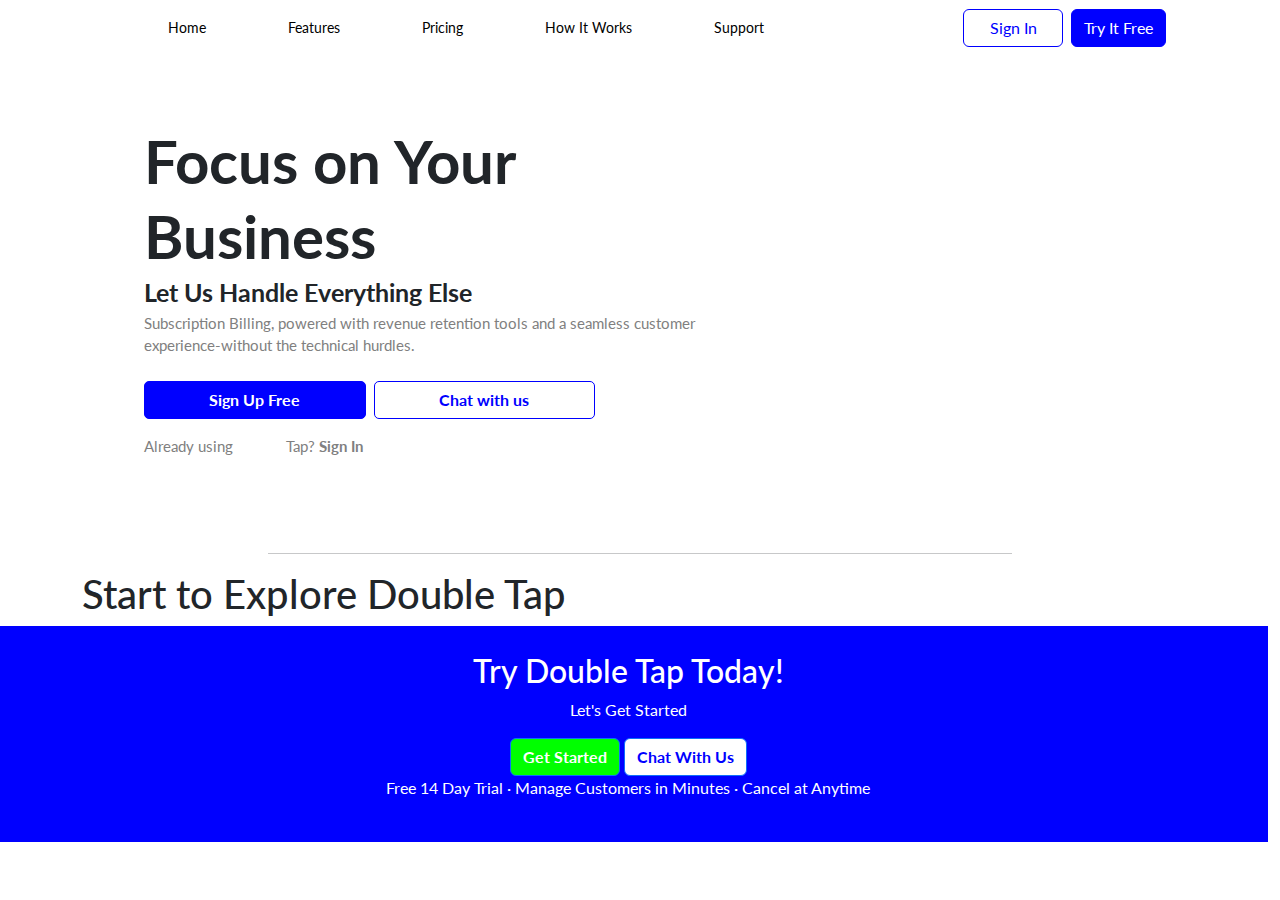
==== index.html @ d62cdf23 "Updates to footer, sign-in form, and sign-up form" ====
<!DOCTYPE html>
<html lang="en">
    <head>
        <meta charset="UTF-8">
        <meta name="viewport" content="width=device-width, initial-scale=1.0">
        <meta http-equiv="X-UA-Compatible" content="ie=edge">
        <meta name="Description" content="Enter your description here"/>
        <link rel="stylesheet" href="https://cdnjs.cloudflare.com/ajax/libs/twitter-bootstrap/5.0.1/css/bootstrap.min.css">
        <link rel="stylesheet" href="https://cdnjs.cloudflare.com/ajax/libs/font-awesome/5.15.3/css/all.min.css">
        <script src="https://cdnjs.cloudflare.com/ajax/libs/popper.js/2.9.2/umd/popper.min.js"></script>
        <script src="https://cdnjs.cloudflare.com/ajax/libs/twitter-bootstrap/5.0.1/js/bootstrap.min.js"></script>
        <link rel="preconnect" href="https://fonts.googleapis.com">
        <link rel="preconnect" href="https://fonts.gstatic.com" crossorigin>
        <link href="https://fonts.googleapis.com/css2?family=Lato&display=swap" rel="stylesheet">
        <link rel="stylesheet" href="css/styles.css">
        <title>Double Tap | Home</title>
    </head>
    <body>
        <!-- Nav Bar -->
        <div class="container">
            <nav class="navbar navbar-expand-lg navbar-light bg-white">
                <div class="container-fluid">
                    <a href="index.html" class="navbar-brand">
                        <img src="img/Main/Logo-1.png" alt="" width="55%" height="auto">
                    </a>
                    <button class="navbar-toggler" type="button" data-bs-toggle="collapse" data-bs-target="#navbarSupportedContent" aria-controls="navbarSupportedContent" aria-expanded="false" aria-label="Toggle navigation">
                        <span class="navbar-toggler-icon"></span>
                    </button>
                    <div class="collapse navbar-collapse" id="navbarSupportedContent">
                        <ul class="navbar-nav mb-2 mb-lg-0 d-flex justify-content-evenly" id="nav-ul">
                            <li class="nav-item px-3">
                                <a href="index.html" class="nav-link">Home</a>
                            </li>
                            <li class="nav-item px-3">
                                <a href="#" class="nav-link">Features</a>
                            </li>
                            <li class="nav-item px-3">
                                <a href="#" class="nav-link">Pricing</a>
                            </li>
                            <li class="nav-item px-3">
                                <a href="howItWorks.html" class="nav-link">How It Works</a>
                            </li>
                            <li class="nav-item px-3">
                                <a href="#" class="nav-link">Support</a>
                            </li>
                        </ul>
                        <form action="" class="container-fluid align-self-center d-flex justify-content-end" id="double-button">
                            <a href="signIn.html"><button class="btn btn-outline-success me-2" id="sign-in-btn" type="button">Sign In</button></a>
                            <a href="signUp.html"><button class="btn btn-outline-success me-2" type="button" id="try-it-btn">Try It Free</button></a>
                        </form>
                    </div>                    
                </div>
            </nav>
        </div>
        <div class="container mb-5" id="second-header">
            <div class="row mt-0">
                <div class="col-12 col-md-6 ps-1" id="focus-panel">
                    <p id="focus">Focus on Your Business</p>
                    <p id="let-us">Let Us Handle Everything Else</p>
                    <p id="subscription">Subscription Billing, powered with revenue retention tools and a seamless customer experience-without the technical hurdles.</p>
                    <div>
                        <form action="" class="container-fluid align-self-center d-flex justify-content-start mt-4 mb-3 ps-0" id="panel-double-button">
                            <a href="signUp.html" class="btn btn-outline-success me-2" id="panel-sign-up" role="button">Sign Up Free</a>
                            <!-- <button class="btn btn-outline-success me-2" id="panel-sign-up" type="button">Sign Up Free</button> -->
                            <button class="btn btn-outline-success me-2" type="button" id="chat">Chat with us</button>
                        </form>
                    </div>
                    <p id="subscription">Already using <span>Double</span>Tap? <a href="signIn.html">Sign In</a></p>
                    <div class="row d-flex justify-content-xl-evenly mt-4" id="pic-panel">
                        <div class="col-3 px-4"><img src="img/Main/Free -2.png" alt=""></div>
                        <div class="col-1" id="blue-ell"><img src="img/Main/Ellipse 13.png" alt=""></div>
                        <div class="col-4 px-0"><img src="img/Main/Manage Customers in Minutes-4.png" alt=""></div>
                        <div class="col-1" id="blue-ell"><img src="img/Main/Ellipse 13.png" alt=""></div>
                        <div class="col-3 px-4"><img src="img/Main/Cancel at Anytime-2.png" alt=""></div>
                    </div>
                </div>
                <div class="col-12 col-md-6 mt-4 ps-5">
                    <img class="img-fluid" src="/img/Main/Header-Side.png" alt="">
                </div>
            </div>
        </div>
        <div class="container" id="custom-container">
            <hr>
        </div>
        <div class="container">
            <div class="text-box">
                <h1>Start to Explore Double Tap</h1>
            </div>
        </div>

        <!--Footer-->
        <div class="row footer">
            <div class="col-6 offset-3" id="footer-contents">
                <div class="d-flex justify-content-center" id="try-double-tap">
                    <h2>Try Double Tap Today!</h2>
                </div>
                <div class="d-flex justify-content-center">
                    <p>Let's Get Started</p>
                </div>
                <div class="d-flex gap-2 d-md-block footer-buttons text-center">
                    <button class="btn btn-primary green-btn" type="button"><b> Get Started </b></button>
                    <button class="btn btn-primary white-btn" type="button"><span class="icon"></span><b>Chat With Us</b></button>
                </div>
                <div class="d-flex justify-content-center">
                    <p>Free 14 Day Trial  &#183;  Manage Customers in Minutes  &#183;  Cancel at Anytime
                    </p>
                </div>
            </div>
        </div>
    </body>
</html>
---- css/styles.css ----
body{
    font-family: 'Lato', sans-serif;
}

/* Nav Bar */
#sign-in-btn{
    background-color: white;
    color: blue;
    border: blue solid 1px;
    width: 100px;
}

#try-it-btn{
    color: white;
    border: blue solid 1px;
    background-color: blue;
}

#nav-ul{
    font-size: 85%;
    width: 100%;
}

#nav-ul li>a{
    color: black;
}

#double-button{
    width: 50%;
}

/* Nav Header (Text and Picture) */
#second-header{
    margin-right: 0;
}

#focus-panel{
    padding: 6% 0 0 75px;
}

#focus-panel span{
    font-weight: bold;
}

#focus-panel p>a{
    text-decoration: none;
    font-weight: bold;
    color: grey;
}

#focus{
    font-size: 60px;
    font-weight: bold;
    margin-bottom: 0;
    padding-bottom: 0;
    line-height: 1.25;
}

#let-us{
    font-size: 25px;
    font-weight: bold;
    margin-bottom: 0;
    padding-bottom: 0;
}

#subscription{
    font-size: 15px;
    margin-bottom: 0;
    padding-bottom: 0;
    color: grey;
}

#panel-sign-up{
    color: white;
    border: blue solid 1px;
    background-color: blue;
    border-radius: 5px;
    width: 40%;
    height: auto;
    font-weight: bold;
}

#chat{
    background-color: white;
    color: blue;
    border: blue solid 1px;
    border-radius: 5px;
    width: 40%;
    font-weight: bold;
    padding: 0;
    text-align: center;
}

#pic-panel img{
    width: 100%;
}

#blue-ell{
    width: 32px;
}

/* Grey Line under header */
#custom-container{
    width: 60%;
}


.footer {
    display: flex;
    background-color: blue;
    width: 100%;
    height: auto;
    padding: 2%;
    color: white;
    justify-items: center
}

.footer-contents{
    display: flex;
    flex-direction:column;
    flex-flow: column;
    align-items: center;
    position: relative;
}

.footer-contents>h2{
    text-align: center;
    display: flex;
}

span{
    color: white;
    font-size: 100%;
}

.green-btn{
    background-color: lime;
}

.white-btn{
    background-color: white;
    color: blue;
}

.icon {
    background-image: url("img/Main/icons8-chat-bubble-32.png") no-repeat;
    height: 12px;
    width: 12px;
}
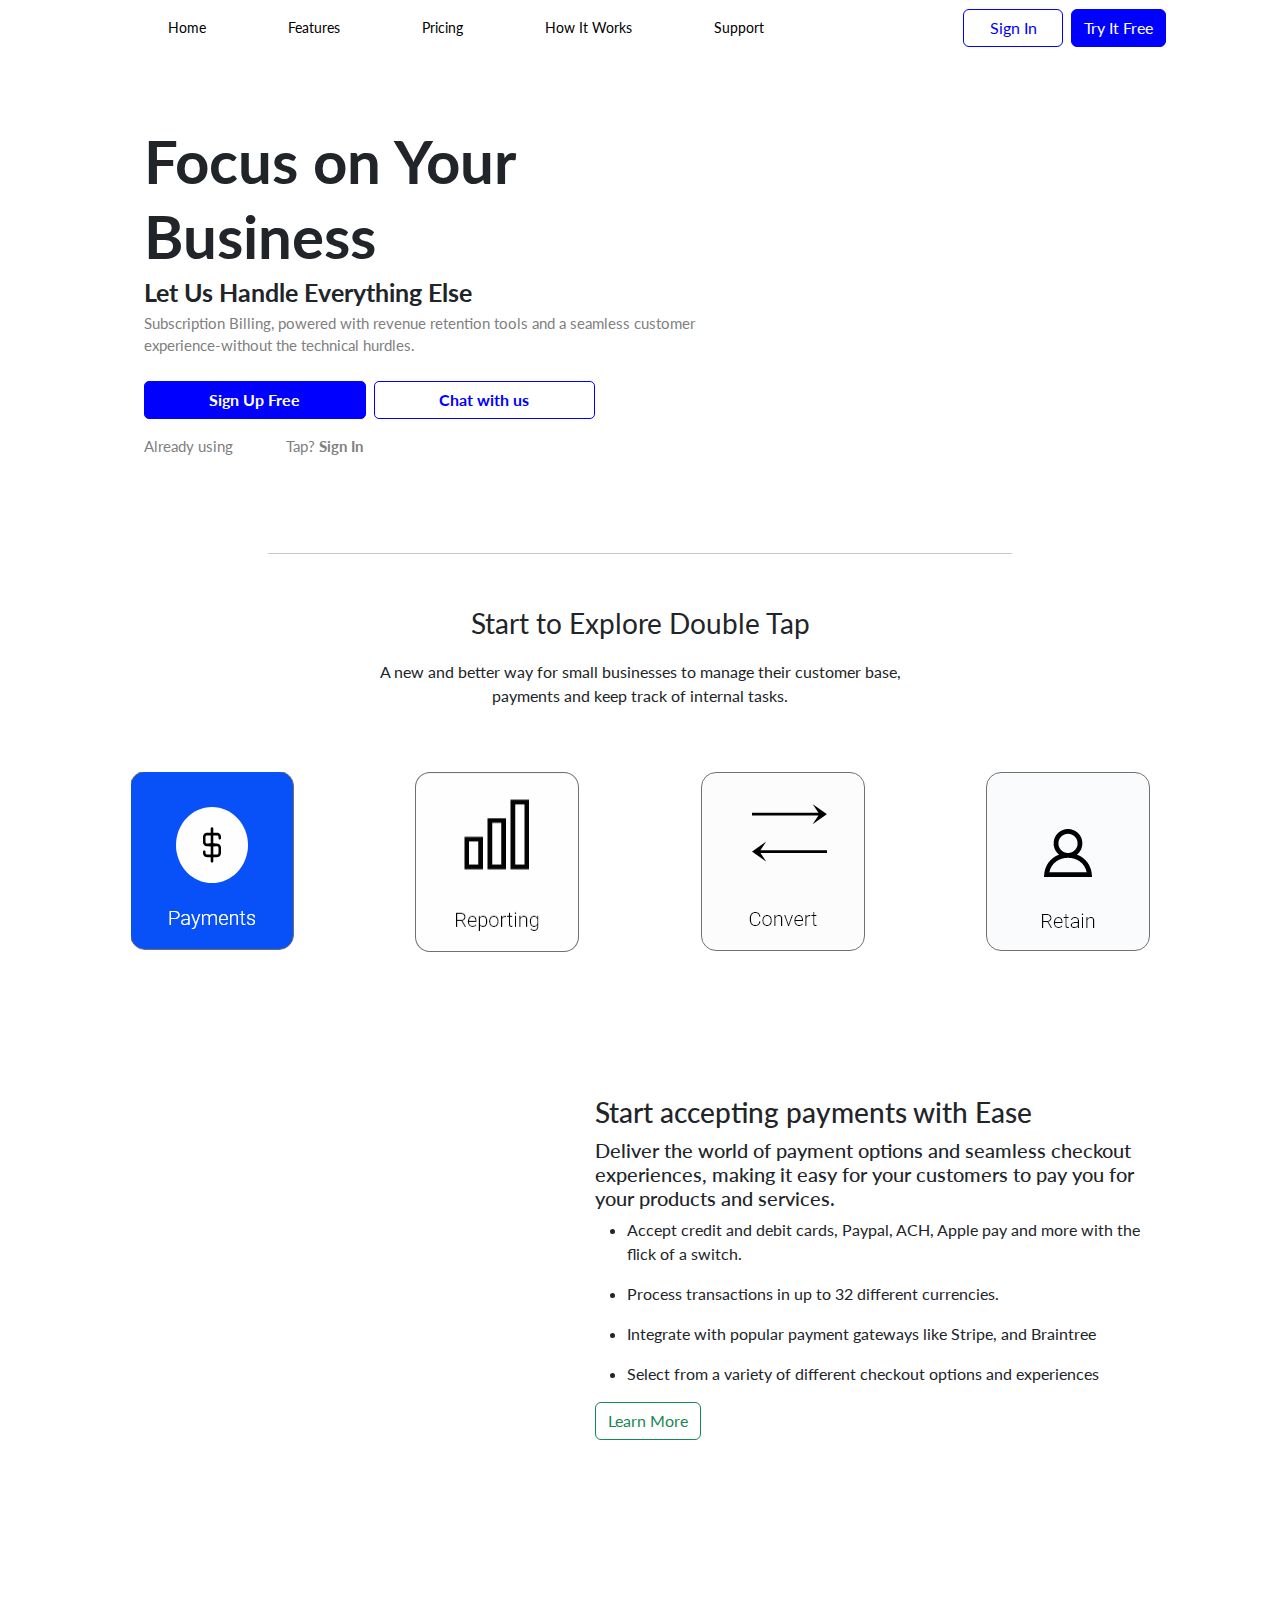
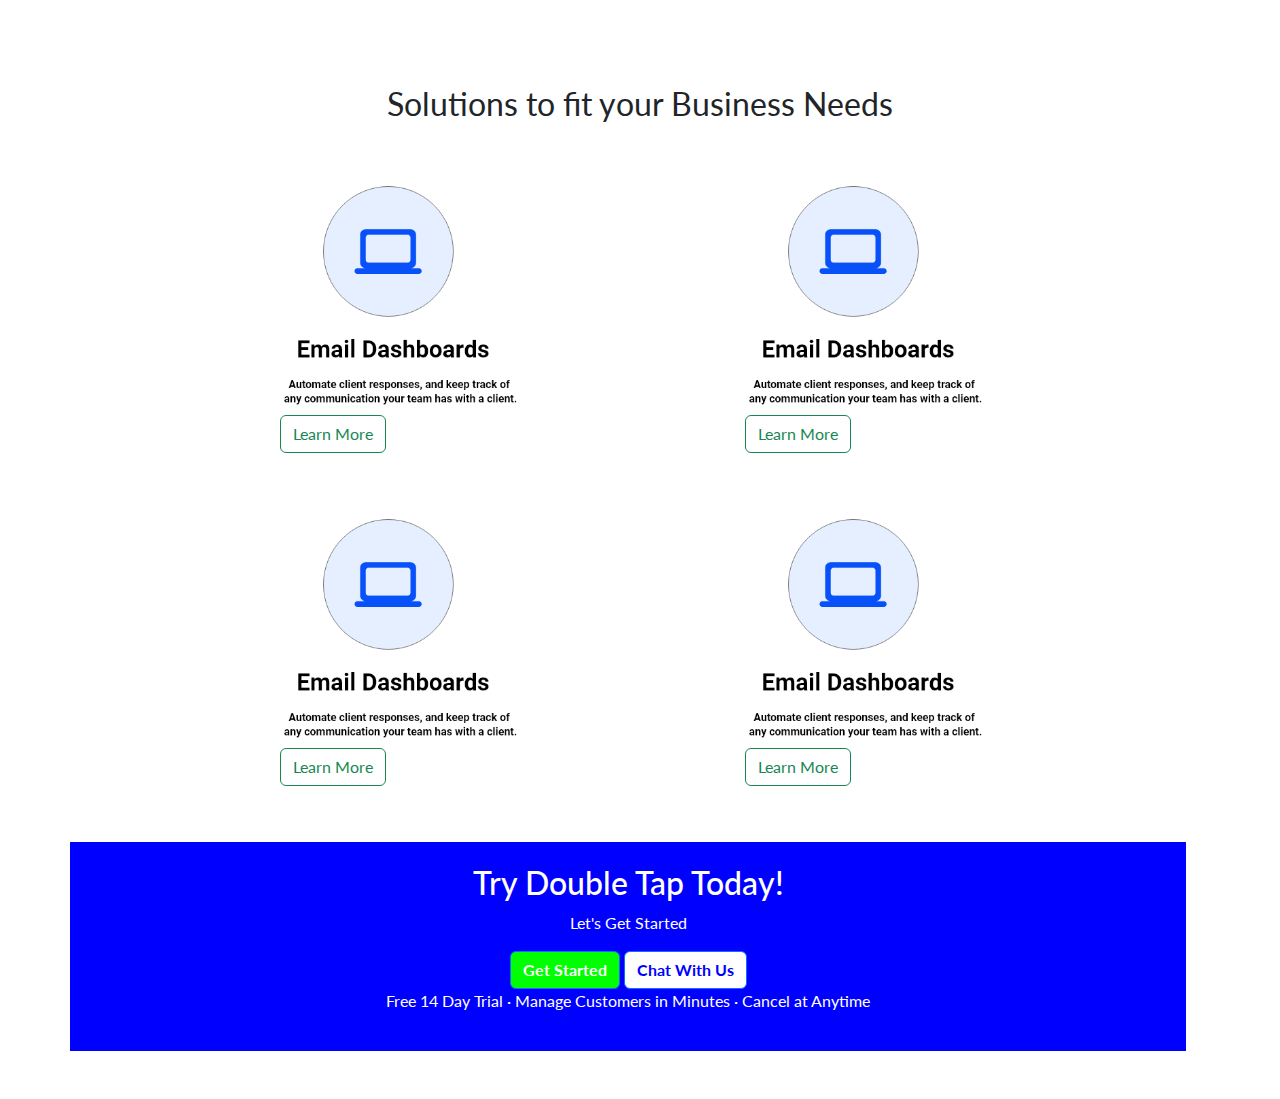
==== commit 8bd1dfca: "Merge branch 'main' into footer" ====
--- a/index.html
+++ b/index.html
@@ -52,6 +52,7 @@
                 </div>
             </nav>
         </div>
+        <!-- Second header for full pages -->
         <div class="container mb-5" id="second-header">
             <div class="row mt-0">
                 <div class="col-12 col-md-6 ps-1" id="focus-panel">
@@ -61,12 +62,11 @@
                     <div>
                         <form action="" class="container-fluid align-self-center d-flex justify-content-start mt-4 mb-3 ps-0" id="panel-double-button">
                             <a href="signUp.html" class="btn btn-outline-success me-2" id="panel-sign-up" role="button">Sign Up Free</a>
-                            <!-- <button class="btn btn-outline-success me-2" id="panel-sign-up" type="button">Sign Up Free</button> -->
                             <button class="btn btn-outline-success me-2" type="button" id="chat">Chat with us</button>
                         </form>
                     </div>
                     <p id="subscription">Already using <span>Double</span>Tap? <a href="signIn.html">Sign In</a></p>
-                    <div class="row d-flex justify-content-xl-evenly mt-4" id="pic-panel">
+                    <div class="row d-flex justify-content-evenly mt-4" id="pic-panel">
                         <div class="col-3 px-4"><img src="img/Main/Free -2.png" alt=""></div>
                         <div class="col-1" id="blue-ell"><img src="img/Main/Ellipse 13.png" alt=""></div>
                         <div class="col-4 px-0"><img src="img/Main/Manage Customers in Minutes-4.png" alt=""></div>
@@ -74,17 +74,94 @@
                         <div class="col-3 px-4"><img src="img/Main/Cancel at Anytime-2.png" alt=""></div>
                     </div>
                 </div>
-                <div class="col-12 col-md-6 mt-4 ps-5">
-                    <img class="img-fluid" src="/img/Main/Header-Side.png" alt="">
+                <div class="col-12 col-md-6 col-lg-5 mt-4">
+                    <img class="img-fluid" id="side-header" src="img/Main/Header-Side.png" alt="">
                 </div>
             </div>
         </div>
+        <!-- Line for separating header and main -->
         <div class="container" id="custom-container">
             <hr>
         </div>
-        <div class="container">
-            <div class="text-box">
-                <h1>Start to Explore Double Tap</h1>
+        <!-- First Section -->
+        <div class="container my-5">
+            <div class="row">
+                <div class="col-md-6 offset-3">
+                    <p class="text-wrap fs-3 text-center">Start to Explore Double Tap</p>
+                    <p class="text-wrap fs-6 text-center">A new and better way for small businesses to manage their customer base, payments and keep track of internal tasks.</p>
+                </div>
+            </div>
+        </div>
+        <div class="container my-5">
+            <div class="row mt-4 pb-5">
+                <div class="col-12 col-md-3 d-flex justify-content-center">
+                    <img src="img/Main/payments-main.PNG" alt="" class="img-fluid">
+                </div>
+                <div class="col-12 col-md-3 d-flex justify-content-center">
+                    <img src="img/Main/reporting-main.png" alt="" class="img-fluid">
+                </div>
+                <div class="col-12 col-md-3 d-flex justify-content-center">
+                    <img src="img/Main/convert-main.png" alt="" class="img-fluid">
+                </div>
+                <div class="col-12 col-md-3 d-flex justify-content-center">
+                    <img src="img/Main/retain-main.PNG" alt="" class="img-fluid">
+                </div>
+        </div>
+        <!-- First box -->
+        <div class="container my-5 pb-5">
+            <div class="row my-5" id="credit-container">
+                <div class="col-5 align-self-center" id="credit-panel">
+                    <img class="img-fluid" src="img/Main/credit-card-picture.png" alt="" id="credit-card">
+                </div>
+                <div class="col-7 p-5" id="start-payment">
+                    <h3>Start accepting payments with Ease</h3>
+                    <h5>Deliver the world of payment options and seamless checkout experiences, making it easy for your customers to pay you for your products and services.</h5>
+                    <ul id="start-payment-ul">
+                        <li>
+                            <p>Accept credit and debit cards, Paypal, ACH, Apple pay and more with the flick of a switch.</p>
+                        </li>
+                        <li>
+                            <p>Process transactions in up to 32 different currencies.</p>
+                        </li>
+                        <li>
+                            <p>Integrate with popular payment gateways like Stripe, and Braintree</p>
+                        </li>
+                        <li>
+                            <p>Select from a variety of different checkout options and experiences</p>
+                        </li>
+                    </ul>
+                    <button class="btn btn-outline-success me-2" type="button" id="learn-more">Learn More</button>
+                </div>
+            </div>
+        </div>
+        <!-- For spacing -->
+        <div class="container my-5">
+
+        </div>
+        <!-- Final section before footer -->
+        <div class="container pt-5">
+            <p class="fs-2 text-center mb-5">Solutions to fit your Business Needs</p>
+        </div>
+        <div class="container mb-5" id="solutions">
+            <div class="row justify-content-center mb-5">
+                <div class="col-12 col-md-3">
+                    <img class="img-fluid" src="img/Main/email-dashboards.PNG" alt="">
+                    <button class="btn btn-outline-success me-2 my-2" type="button" id="learn-more-small">Learn More</button>
+                </div>
+                <div class="col-12 col-md-3 offset-2">
+                    <img class="img-fluid" src="img/Main/email-dashboards.PNG" alt="">
+                    <button class="btn btn-outline-success me-2 my-2" type="button" id="learn-more-small">Learn More</button>
+                </div>
+            </div>
+            <div class="row justify-content-center">
+                <div class="col-12 col-md-3">
+                    <img class="img-fluid" src="img/Main/email-dashboards.PNG" alt="">
+                    <button class="btn btn-outline-success me-2 my-2" type="button" id="learn-more-small">Learn More</button>
+                </div>
+                <div class="col-12 col-md-3 offset-2">
+                    <img class="img-fluid" src="img/Main/email-dashboards.PNG" alt="">
+                    <button class="btn btn-outline-success me-2 my-2" type="button" id="learn-more-small">Learn More</button>
+                </div>
             </div>
         </div>
 
--- a/css/styles.css
+++ b/css/styles.css
@@ -46,6 +46,10 @@
     text-decoration: none;
     font-weight: bold;
     color: grey;
+}
+
+#side-header{
+    float: right;
 }
 
 #focus{
@@ -104,7 +108,6 @@
     width: 60%;
 }
 
-
 .footer {
     display: flex;
     background-color: blue;
@@ -146,4 +149,39 @@
     background-image: url("img/Main/icons8-chat-bubble-32.png") no-repeat;
     height: 12px;
     width: 12px;
+
+/* Credit Card block */
+#credit-panel{
+    background-color: white;
+}
+
+#start-payment{
+    background-color: blue;
+    color: white;
+    border-top-right-radius: 30px;
+    border-bottom-right-radius: 30px;
+}
+
+#credit-container{
+    border: solid 1px grey;
+    border-radius: 30px;
+}
+
+#learn-more{
+    background-color: blue;
+    color: white;
+    width: 40%;
+    border: 2px solid white;
+}
+
+#start-payment-ul li{
+    list-style-type: symbols();
+}
+
+#learn-more-small{
+    padding: 5px 45px;
+    background-color: white;
+    color: black;
+    border: 2px solid black;
+    margin-left: 30px;
 }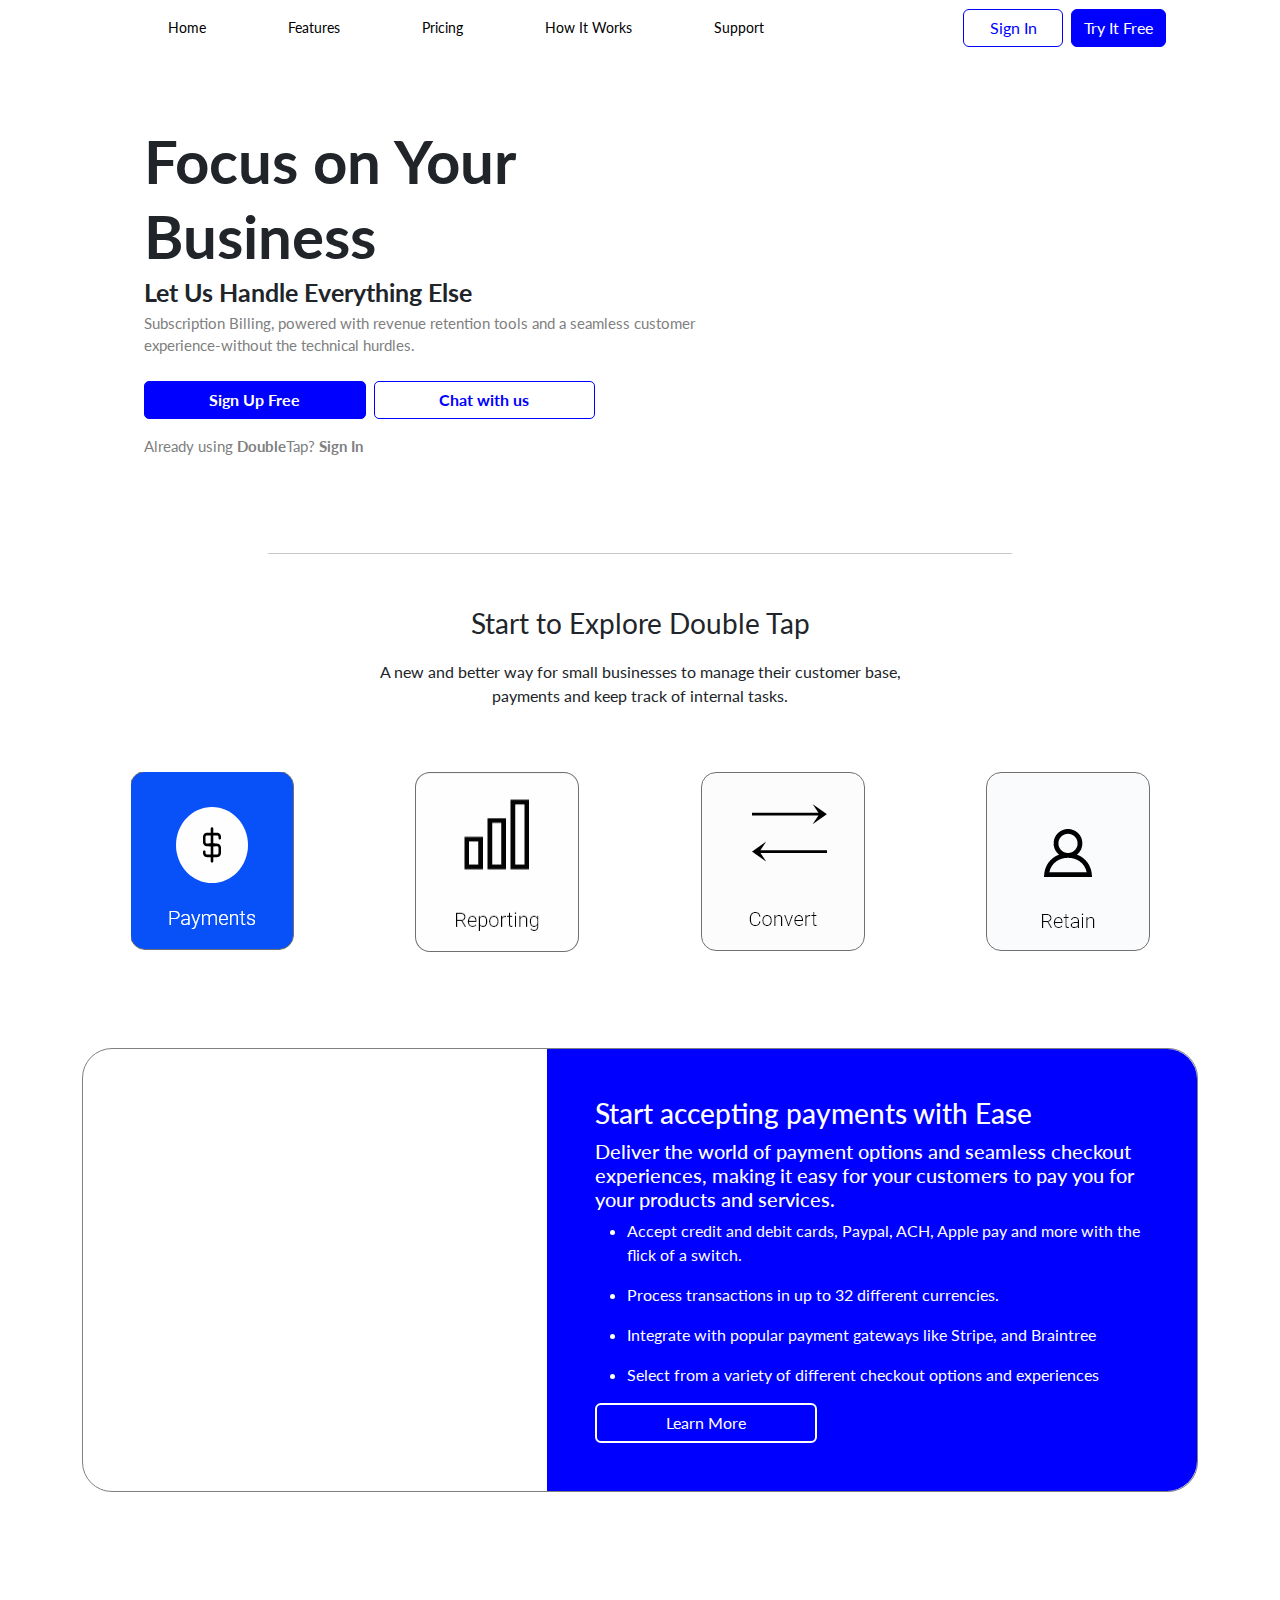
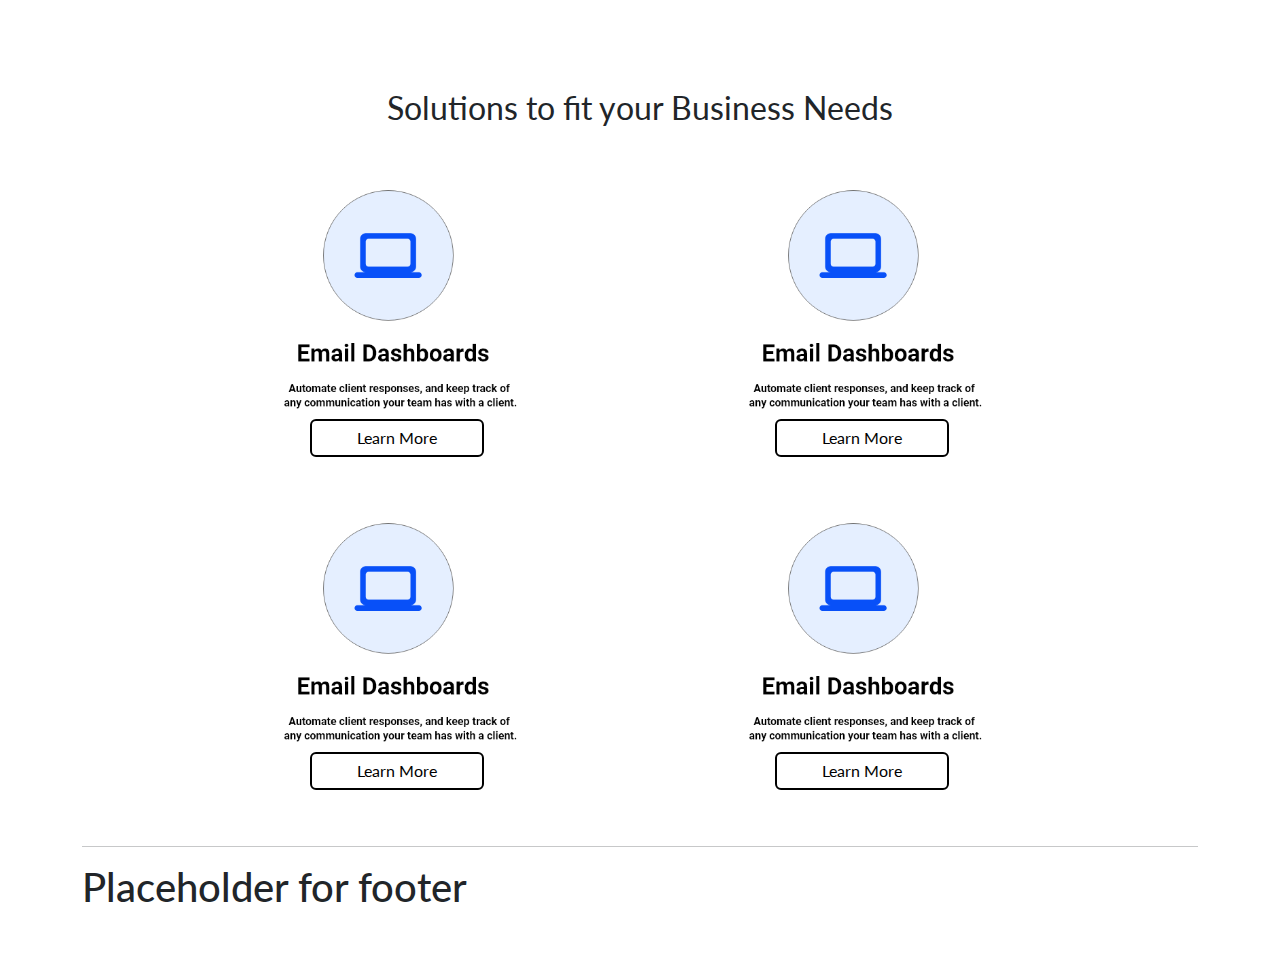
==== commit ea4fb6c2: "Merge branch 'main' into main" ====
--- a/index.html
+++ b/index.html
@@ -164,25 +164,8 @@
                 </div>
             </div>
         </div>
-
-        <!--Footer-->
-        <div class="row footer">
-            <div class="col-6 offset-3" id="footer-contents">
-                <div class="d-flex justify-content-center" id="try-double-tap">
-                    <h2>Try Double Tap Today!</h2>
-                </div>
-                <div class="d-flex justify-content-center">
-                    <p>Let's Get Started</p>
-                </div>
-                <div class="d-flex gap-2 d-md-block footer-buttons text-center">
-                    <button class="btn btn-primary green-btn" type="button"><b> Get Started </b></button>
-                    <button class="btn btn-primary white-btn" type="button"><span class="icon"></span><b>Chat With Us</b></button>
-                </div>
-                <div class="d-flex justify-content-center">
-                    <p>Free 14 Day Trial  &#183;  Manage Customers in Minutes  &#183;  Cancel at Anytime
-                    </p>
-                </div>
-            </div>
-        </div>
+        <!-- Placeholder for footer -->
+        <hr>
+        <h1>Placeholder for footer</h1>
     </body>
 </html>--- a/css/styles.css
+++ b/css/styles.css
@@ -108,48 +108,6 @@
     width: 60%;
 }
 
-.footer {
-    display: flex;
-    background-color: blue;
-    width: 100%;
-    height: auto;
-    padding: 2%;
-    color: white;
-    justify-items: center
-}
-
-.footer-contents{
-    display: flex;
-    flex-direction:column;
-    flex-flow: column;
-    align-items: center;
-    position: relative;
-}
-
-.footer-contents>h2{
-    text-align: center;
-    display: flex;
-}
-
-span{
-    color: white;
-    font-size: 100%;
-}
-
-.green-btn{
-    background-color: lime;
-}
-
-.white-btn{
-    background-color: white;
-    color: blue;
-}
-
-.icon {
-    background-image: url("img/Main/icons8-chat-bubble-32.png") no-repeat;
-    height: 12px;
-    width: 12px;
-
 /* Credit Card block */
 #credit-panel{
     background-color: white;
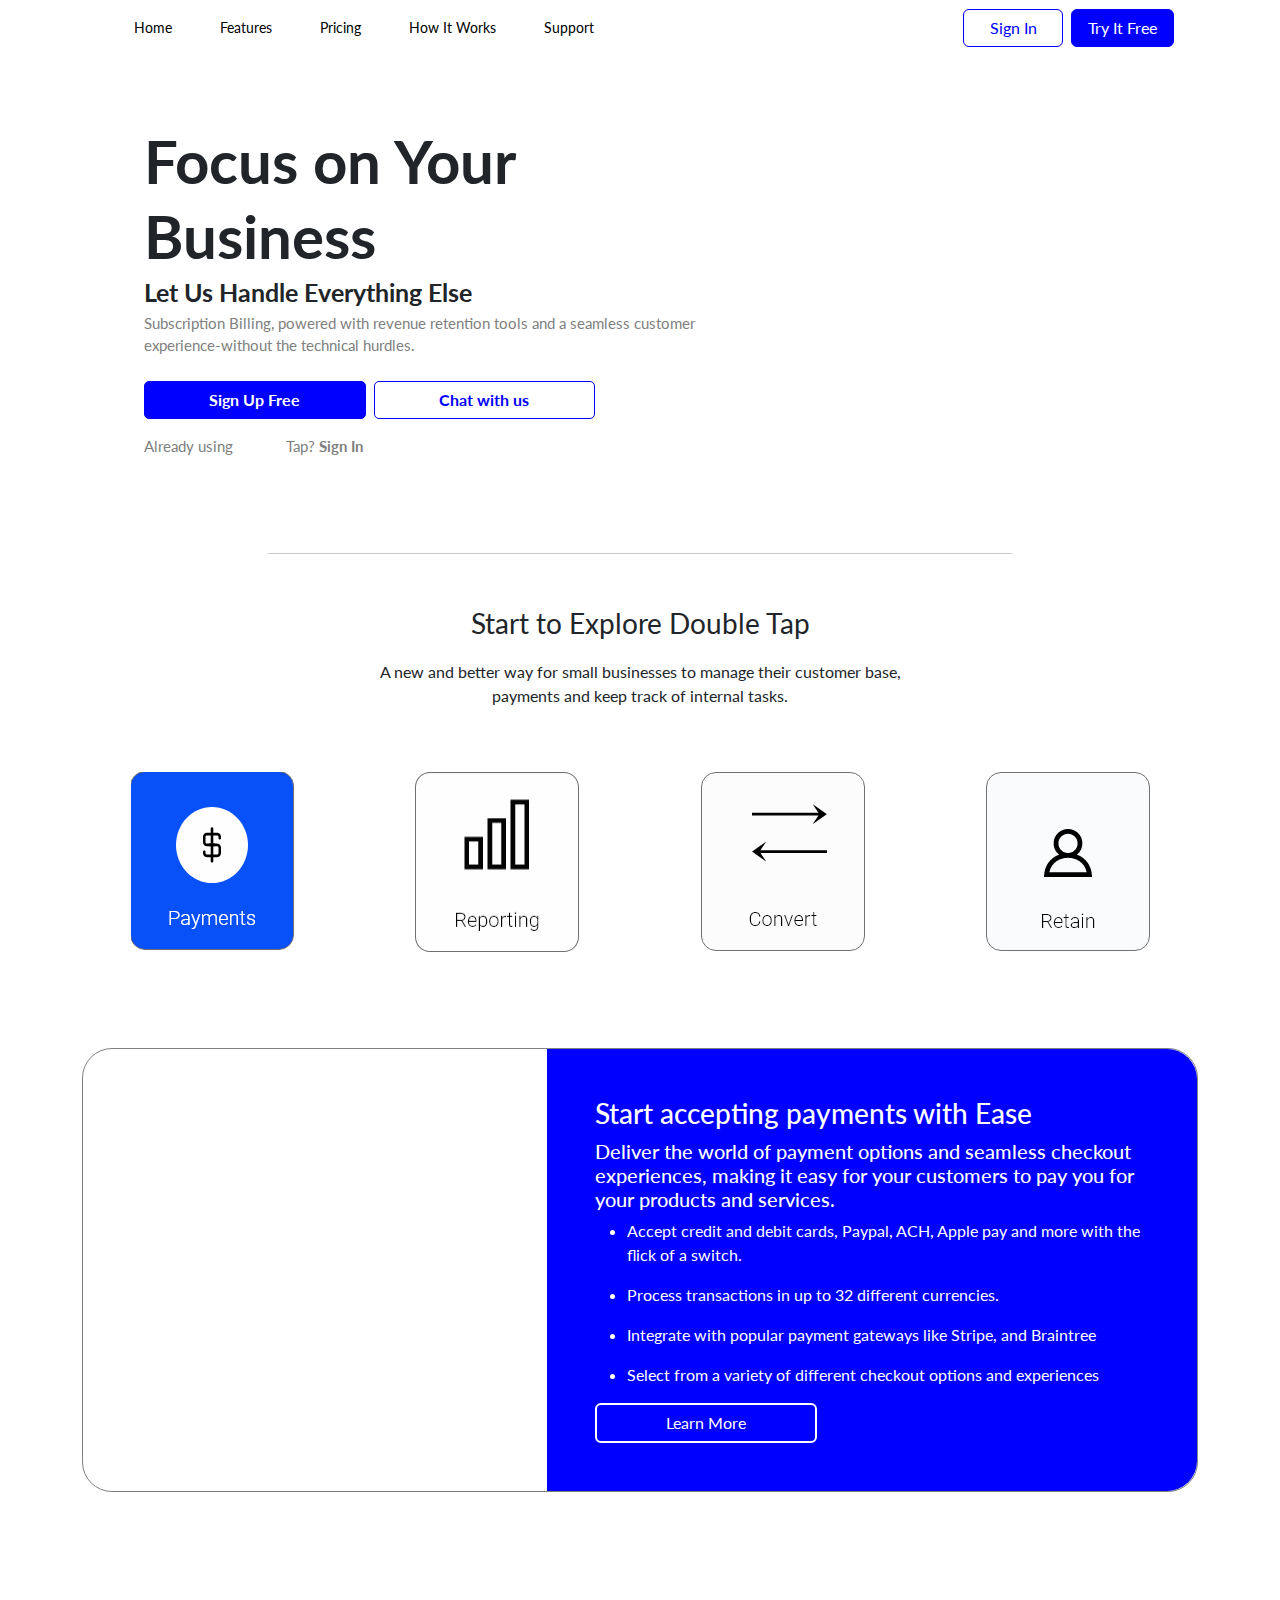
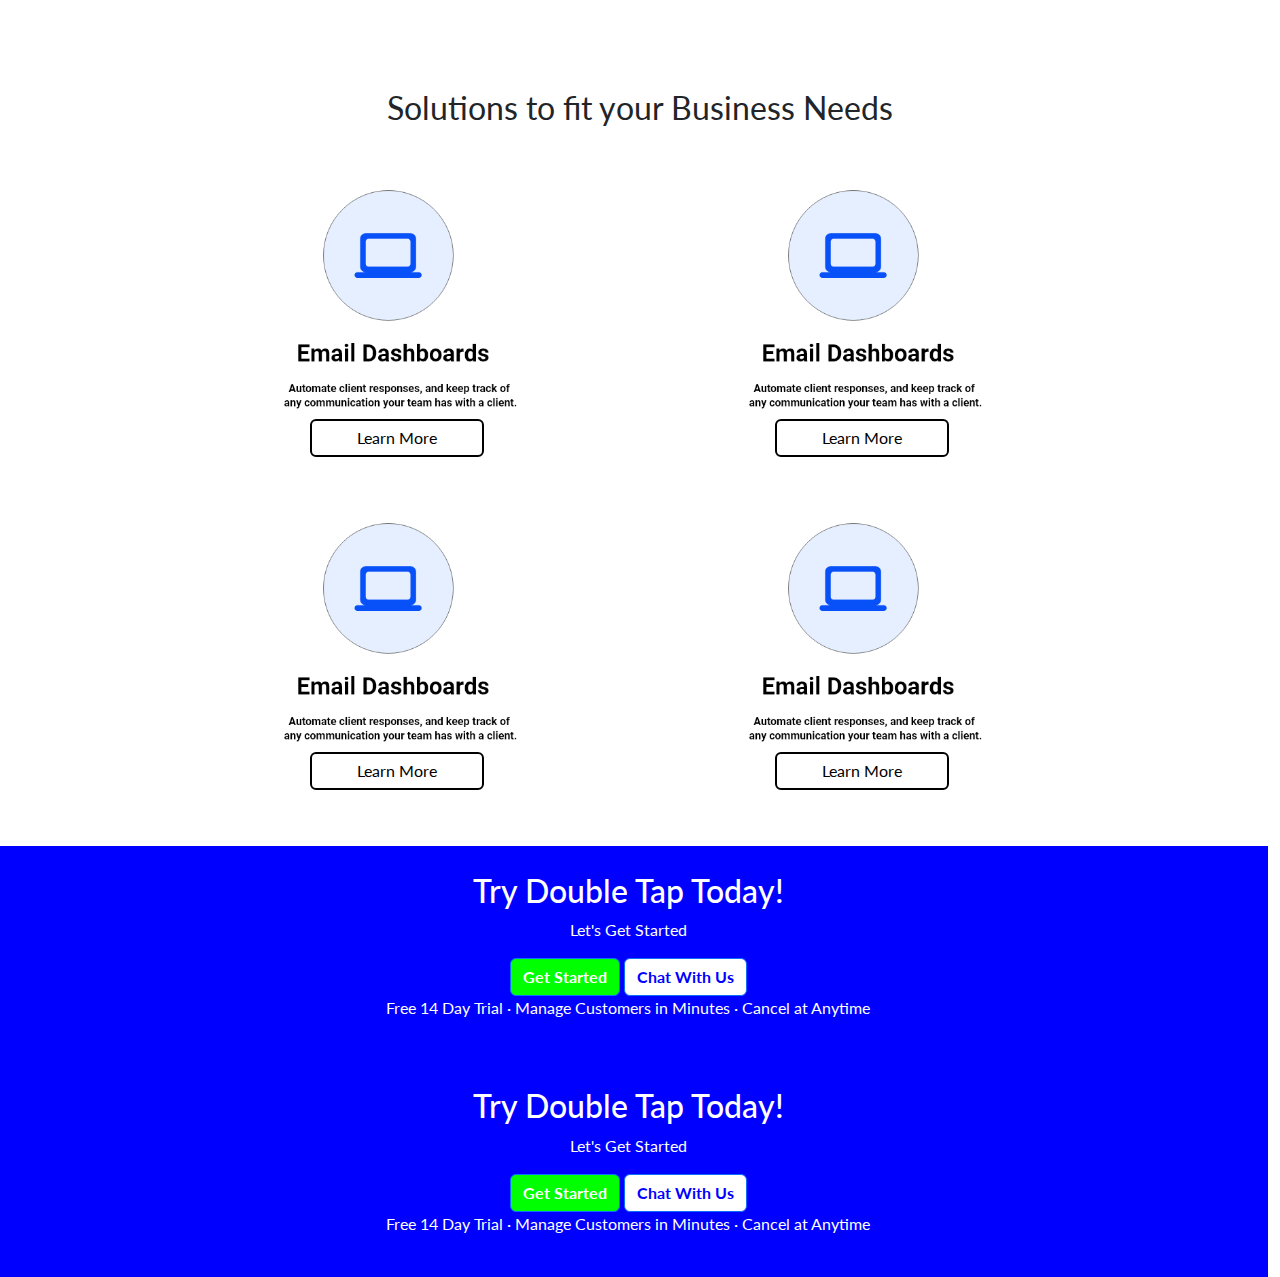
==== commit 5aa43329: "Merge branch 'main' into icon-updates" ====
--- a/index.html
+++ b/index.html
@@ -27,7 +27,7 @@
                         <span class="navbar-toggler-icon"></span>
                     </button>
                     <div class="collapse navbar-collapse" id="navbarSupportedContent">
-                        <ul class="navbar-nav mb-2 mb-lg-0 d-flex justify-content-evenly" id="nav-ul">
+                        <ul class="navbar-nav mb-2 mb-lg-0" id="nav-ul">
                             <li class="nav-item px-3">
                                 <a href="index.html" class="nav-link">Home</a>
                             </li>
@@ -84,6 +84,7 @@
             <hr>
         </div>
         <!-- First Section -->
+        
         <div class="container my-5">
             <div class="row">
                 <div class="col-md-6 offset-3">
@@ -164,8 +165,46 @@
                 </div>
             </div>
         </div>
-        <!-- Placeholder for footer -->
-        <hr>
-        <h1>Placeholder for footer</h1>
+        </div> <!-- Why did I need to put this in to close the this div? -->
+
+        <!--Footer-->
+        <div class="row footer">
+            <div class="col-6 offset-3" id="footer-contents">
+                <div class="d-flex justify-content-center" id="try-double-tap">
+                    <h2>Try Double Tap Today!</h2>
+                </div>
+                <div class="d-flex justify-content-center">
+                    <p>Let's Get Started</p>
+                </div>
+                <div class="d-flex gap-2 d-md-block footer-buttons text-center">
+                    <button class="btn btn-primary green-btn" type="button"><b> Get Started </b></button>
+                    <button class="btn btn-primary white-btn" type="button"><span class="icon"></span><b>Chat With Us</b></button>
+                </div>
+                <div class="d-flex justify-content-center">
+                    <p>Free 14 Day Trial  &#183;  Manage Customers in Minutes  &#183;  Cancel at Anytime
+                    </p>
+                </div>
+            </div>
+        </div>
+
+        <!--Footer-->
+        <div class="row footer">
+            <div class="col-6 offset-3" id="footer-contents">
+                <div class="d-flex justify-content-center" id="try-double-tap">
+                    <h2>Try Double Tap Today!</h2>
+                </div>
+                <div class="d-flex justify-content-center">
+                    <p>Let's Get Started</p>
+                </div>
+                <div class="d-flex gap-2 d-md-block footer-buttons text-center">
+                    <button class="btn btn-primary green-btn" type="button"><b> Get Started </b></button>
+                    <button class="btn btn-primary white-btn" type="button"><span class="icon"></span><b>Chat With Us</b></button>
+                </div>
+                <div class="d-flex justify-content-center">
+                    <p>Free 14 Day Trial  &#183;  Manage Customers in Minutes  &#183;  Cancel at Anytime
+                    </p>
+                </div>
+            </div>
+        </div>
     </body>
 </html>--- a/css/styles.css
+++ b/css/styles.css
@@ -14,6 +14,7 @@
     color: white;
     border: blue solid 1px;
     background-color: blue;
+    width: 100%;
 }
 
 #nav-ul{
@@ -108,6 +109,49 @@
     width: 60%;
 }
 
+.footer {
+    display: flex;
+    background-color: blue;
+    width: 100%;
+    height: auto;
+    padding: 2%;
+    color: white;
+    justify-items: center
+}
+
+.footer-contents{
+    display: flex;
+    flex-direction:column;
+    flex-flow: column;
+    align-items: center;
+    position: relative;
+}
+
+.footer-contents>h2{
+    text-align: center;
+    display: flex;
+}
+
+span{
+    color: white;
+    font-size: 100%;
+}
+
+.green-btn{
+    background-color: lime;
+}
+
+.white-btn{
+    background-color: white;
+    color: blue;
+}
+
+.icon {
+    background-image: url("img/Main/icons8-chat-bubble-32.png") no-repeat;
+    height: 12px;
+    width: 12px;
+}
+
 /* Credit Card block */
 #credit-panel{
     background-color: white;
@@ -142,4 +186,10 @@
     color: black;
     border: 2px solid black;
     margin-left: 30px;
+}
+
+@media(min-width: 991px) and (max-width: 1200px){
+    #nav-ul{
+        font-size: 65%;
+    }
 }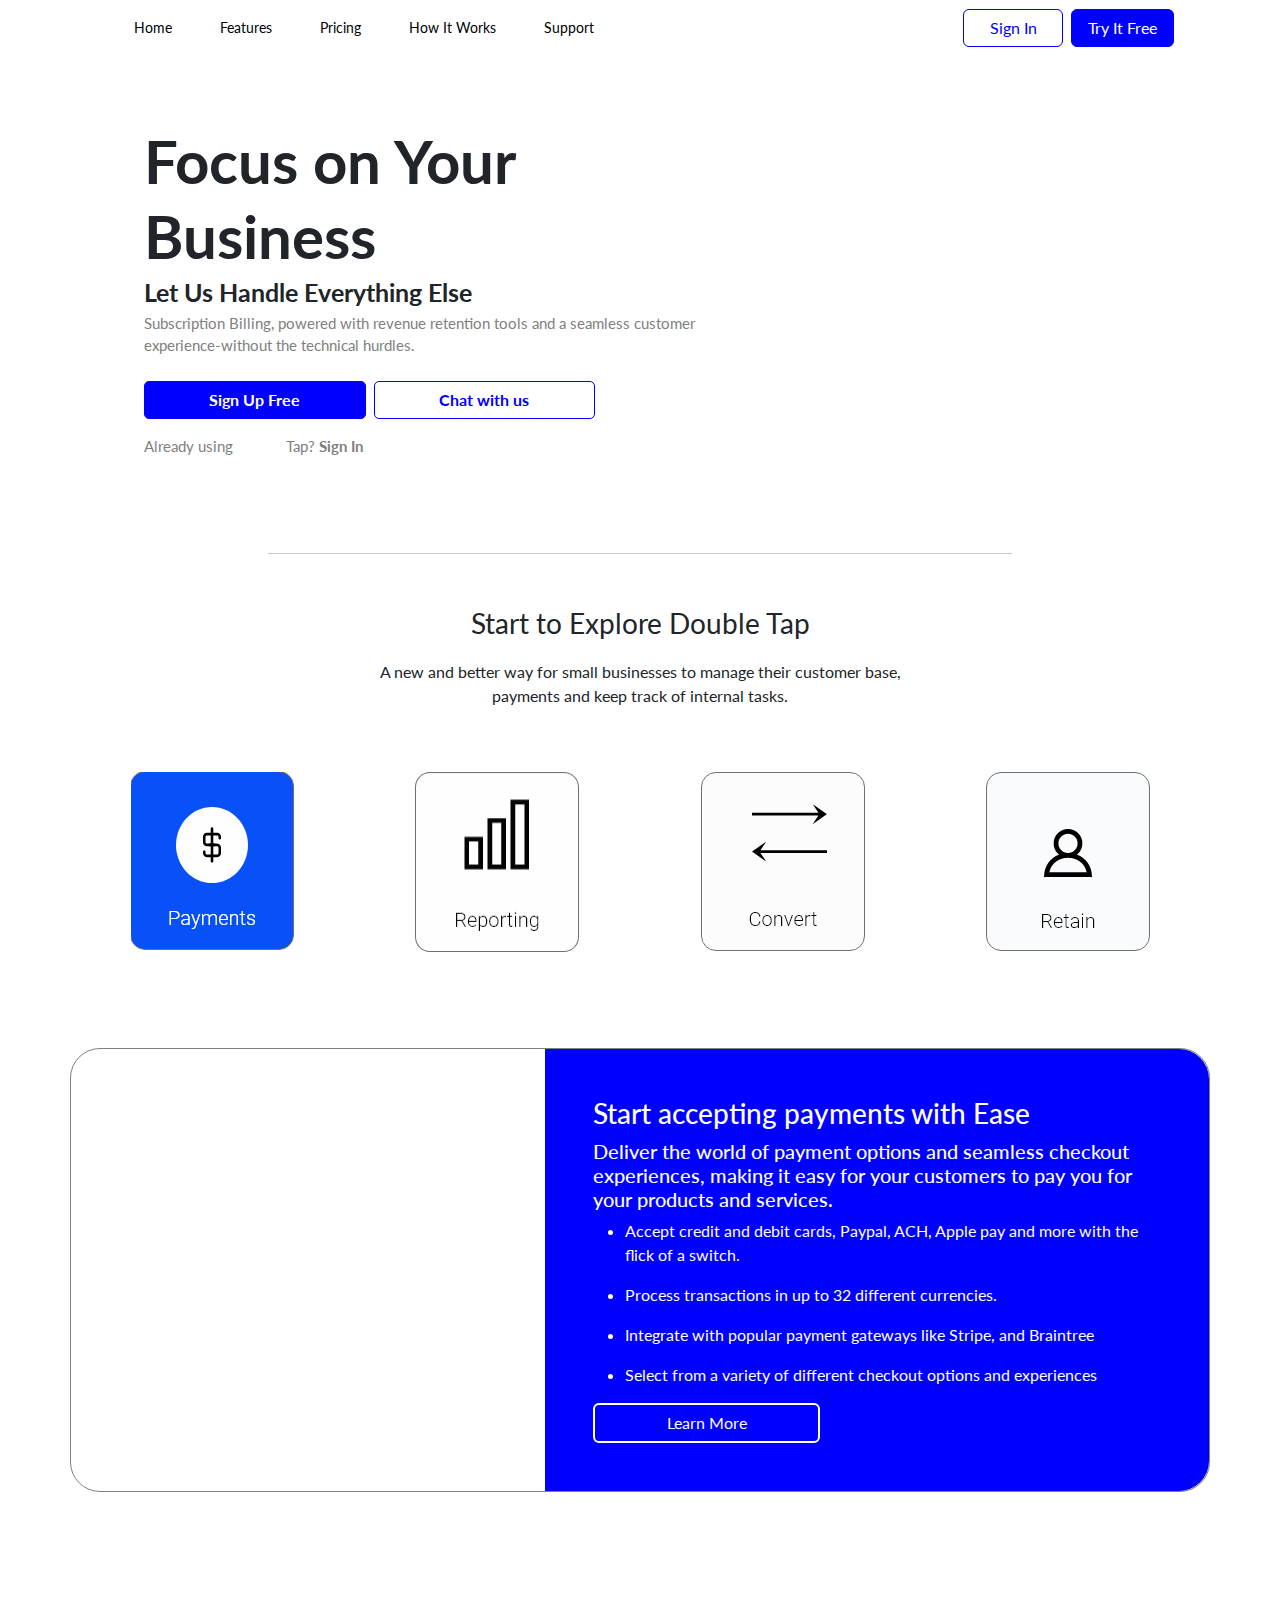
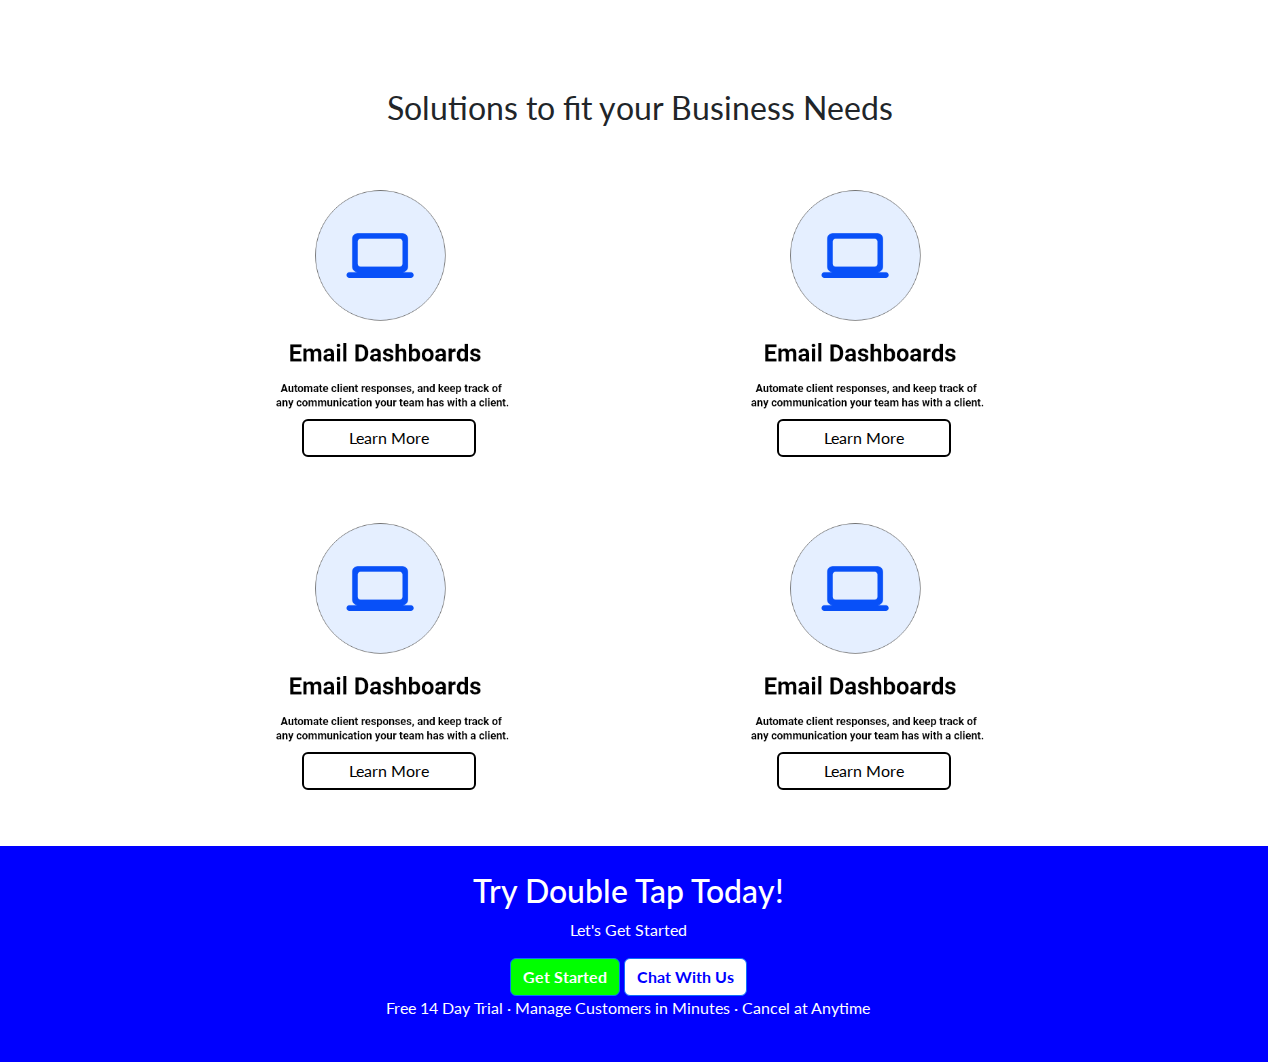
==== commit 9d4fc1c5: "Final Final changes" ====
--- a/index.html
+++ b/index.html
@@ -66,7 +66,7 @@
                         </form>
                     </div>
                     <p id="subscription">Already using <span>Double</span>Tap? <a href="signIn.html">Sign In</a></p>
-                    <div class="row d-flex justify-content-evenly mt-4" id="pic-panel">
+                    <div class="row d-flex justify-content-xl-evenly mt-4" id="pic-panel">
                         <div class="col-3 px-4"><img src="img/Main/Free -2.png" alt=""></div>
                         <div class="col-1" id="blue-ell"><img src="img/Main/Ellipse 13.png" alt=""></div>
                         <div class="col-4 px-0"><img src="img/Main/Manage Customers in Minutes-4.png" alt=""></div>
@@ -107,6 +107,7 @@
                 <div class="col-12 col-md-3 d-flex justify-content-center">
                     <img src="img/Main/retain-main.PNG" alt="" class="img-fluid">
                 </div>
+            </div>
         </div>
         <!-- First box -->
         <div class="container my-5 pb-5">
@@ -165,27 +166,6 @@
                 </div>
             </div>
         </div>
-        </div> <!-- Why did I need to put this in to close the this div? -->
-
-        <!--Footer-->
-        <div class="row footer">
-            <div class="col-6 offset-3" id="footer-contents">
-                <div class="d-flex justify-content-center" id="try-double-tap">
-                    <h2>Try Double Tap Today!</h2>
-                </div>
-                <div class="d-flex justify-content-center">
-                    <p>Let's Get Started</p>
-                </div>
-                <div class="d-flex gap-2 d-md-block footer-buttons text-center">
-                    <button class="btn btn-primary green-btn" type="button"><b> Get Started </b></button>
-                    <button class="btn btn-primary white-btn" type="button"><span class="icon"></span><b>Chat With Us</b></button>
-                </div>
-                <div class="d-flex justify-content-center">
-                    <p>Free 14 Day Trial  &#183;  Manage Customers in Minutes  &#183;  Cancel at Anytime
-                    </p>
-                </div>
-            </div>
-        </div>
 
         <!--Footer-->
         <div class="row footer">
